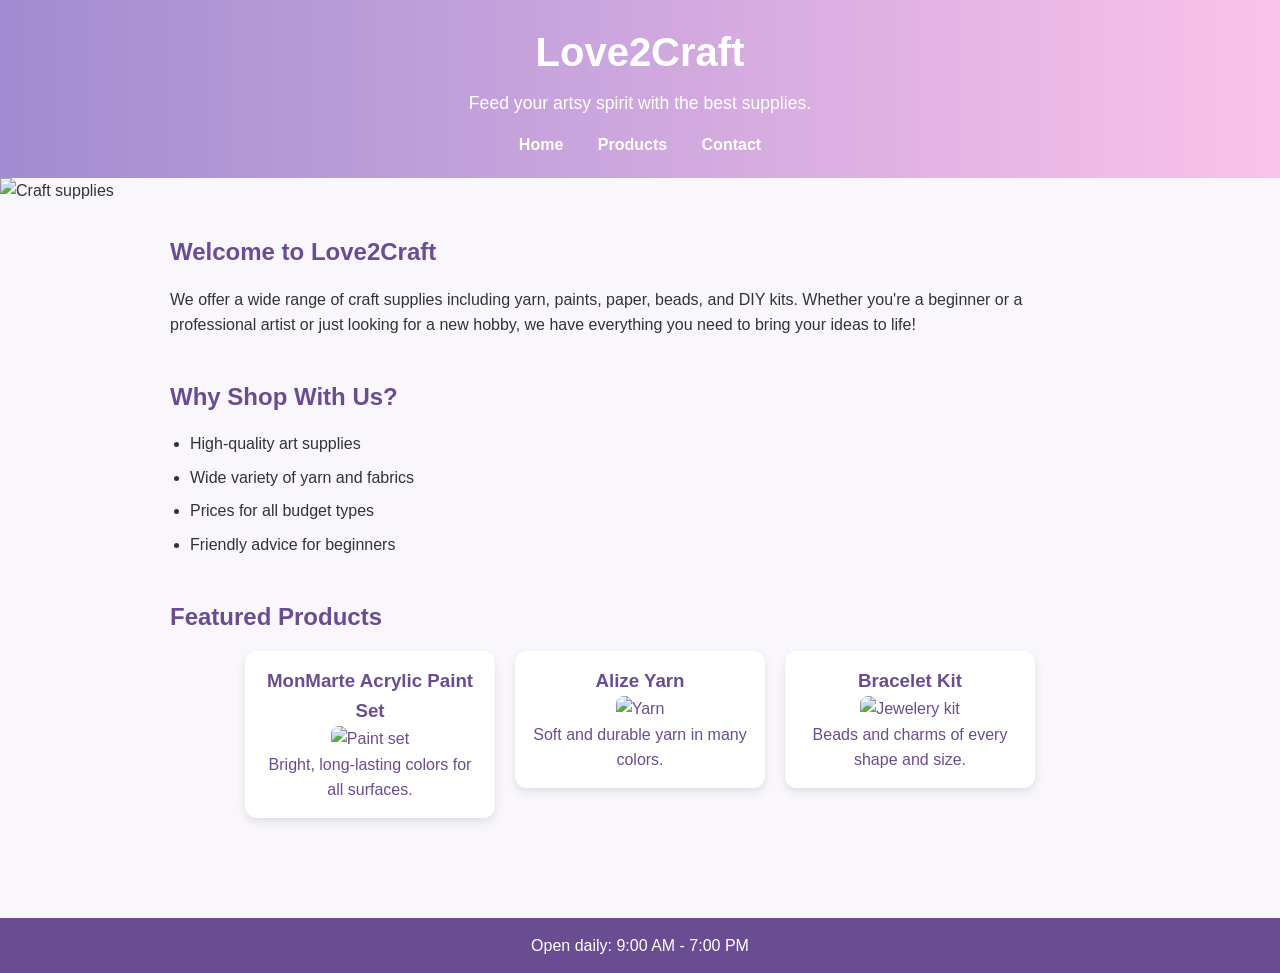
==== index.html @ a122f014 "Add files via upload" ====
<!DOCTYPE html>
<html lang="en">
<head>
  <meta charset="UTF-8">
  <meta name="viewport" content="width=device-width">
  <title>Love2Craft</title>
  <link rel="stylesheet" href="style.css">
</head>

<body>

  <header>
    <h1>Love2Craft</h1>
    <p>Feed your artsy spirit with the best supplies.</p>

    <nav aria-label="Main navigation">
      <a href="index.html">Home</a>
      <a href="content.html">Products</a>
      <a href="contact.html">Contact</a>
    </nav>
  </header>

  <div class="hero">
    <img src="images/craft_supplies.jpg" alt="Craft supplies">
  </div>


  <main class="main-content">

    <section>
      <h2>Welcome to Love2Craft</h2>
      <p>
        We offer a wide range of craft supplies including yarn, paints, paper,
        beads, and DIY kits. Whether you're a beginner or a professional artist or just looking 
        for a new hobby, we have everything you need to bring your ideas to life!
      </p>
    </section>


    <section>
      <h2>Why Shop With Us?</h2>
      <ul>
        <li>High-quality art supplies</li>
        <li>Wide variety of yarn and fabrics</li>
        <li>Prices for all budget types </li>
        <li> Friendly advice for beginners</li>
      </ul>
    </section>


    <section>
      <h2>Featured Products</h2>

      <div class="products">
        <a href="price_tables/paints_table.html#monMarte-paint">
          <div class="product">
            <h3>MonMarte Acrylic Paint Set</h3>
            <img src="images/acrylic_paint_set.jpg" alt="Paint set" width="200" class="img">
            <p>Bright, long-lasting colors for all surfaces.</p>
          </div>
        </a>

        <a href="price_tables/yarn_table.html#pink-alize">
          <div class="product">
            <h3>Alize Yarn</h3>
            <img src="images/descărcare_(1).jpg" alt="Yarn" width="200" class ="img">
            <p>Soft and durable yarn in many colors.</p>
          </div>
        </a>

        <a href="price_tables/beads_table.html#bracelet-kit">
          <div class="product">
            <h3>Bracelet Kit</h3>
            <img src="images/bracelet_kit.jpg" alt="Jewelery kit" width="200" class="img">
            <p>Beads and charms of every shape and size.</p>
          </div>
        </a>

      </div>
    </section>
  </main>

  <footer>
    <p>Open daily: 9:00 AM - 7:00 PM</p>
  </footer>

</body>
</html>
---- style.css ----
* {
  margin: 0;
  padding: 0;
  box-sizing: border-box;
}


body {
  font-family: 'Segoe UI', Tahoma, Geneva, Verdana, sans-serif;
  background-color: #f9f7fb;
  color: #333;
  line-height: 1.6;
}

header {
  background: linear-gradient(to right, #a18cd1, #fbc2eb);
  color: white;
  text-align: center;
  padding: 20px;
}

header h1 {
  font-size: 2.5rem;
}

header p {
  margin-top: 5px;
  font-size: 1.1rem;
}


nav {
  margin-top: 15px;
}

nav a {
  text-decoration: none;
  color: white;
  margin: 0 15px;
  font-weight: bold;
  transition: 0.3s;
}

nav a:hover {
  text-decoration: underline;
  opacity: 0.8;
}


.hero img {
  width: 100%;
  height: 300px;
  object-fit: cover;
}


.main-content {
  padding: 30px;
  max-width: 1000px;
  margin: auto;
}


section {
  margin-bottom: 40px;
}


h2 {
  margin-bottom: 15px;
  color: #6a4c93;
}


ul {
  padding-left: 20px;
}

li {
  margin-bottom: 8px;
}


.products {
  display: flex;
  gap: 20px;
  flex-wrap: wrap;
  justify-content: center;
}


.product {
  background: white;
  border-radius: 12px;
  padding: 15px;
  width: 250px;
  text-align: center;
  box-shadow: 0 4px 10px rgba(0,0,0,0.1);
  transition: transform 0.3s, box-shadow 0.3s;
}

.product img {
  width: 100%;
  height: 180px;
  object-fit: contain;
  border-radius: 8px;
}


.product:hover {
  transform: translateY(-5px);
  box-shadow: 0 6px 15px rgba(0,0,0,0.15);
}

footer {
  background-color: #6a4c93;
  color: white;
  text-align: center;
  padding: 15px;
  margin-top: 30px;
}

.products a {
  text-decoration: none;
  color: #6a4c93;
}

.price-table {
  width: 100%;
  border-collapse: collapse;
  margin-top: 20px;
  background: white;
  border-radius: 10px;
  overflow: hidden;
}


.price-table thead {
  background-color: #a18cd1;
  color: white;
}

.price-table th,
.price-table td {
  padding: 12px;
  text-align: left;
}


.price-table tbody tr {
  border-bottom: 1px solid #ddd;
}


.price-table tbody tr:nth-child(even) {
  background-color: #f9f7fb;
}


.table-img {
  width: 150px;
  height: 150px;
  object-fit: contain;
  vertical-align: middle;
  margin-right: 10px;
  border-radius: 5px;
}

.contact-info {
  background: white;
  padding: 20px;
  border-radius: 10px;
  margin-bottom: 30px;
}

.contact-form {
  display: flex;
  flex-direction: column;
  gap: 10px;
  background: white;
  padding: 20px;
  border-radius: 10px;
}

.contact-form input,
.contact-form select,
.contact-form textarea {
  padding: 10px;
  border: 1px solid #ccc;
  border-radius: 6px;
  font-size: 1rem;
}

.contact-form button {
  margin-top: 10px;
  padding: 12px;
  border: none;
  background-color: #a18cd1;
  color: white;
  font-size: 1rem;
  border-radius: 8px;
  cursor: pointer;
  transition: 0.3s;
}

.contact-form button:hover {
  background-color: #8c6ccf;
}
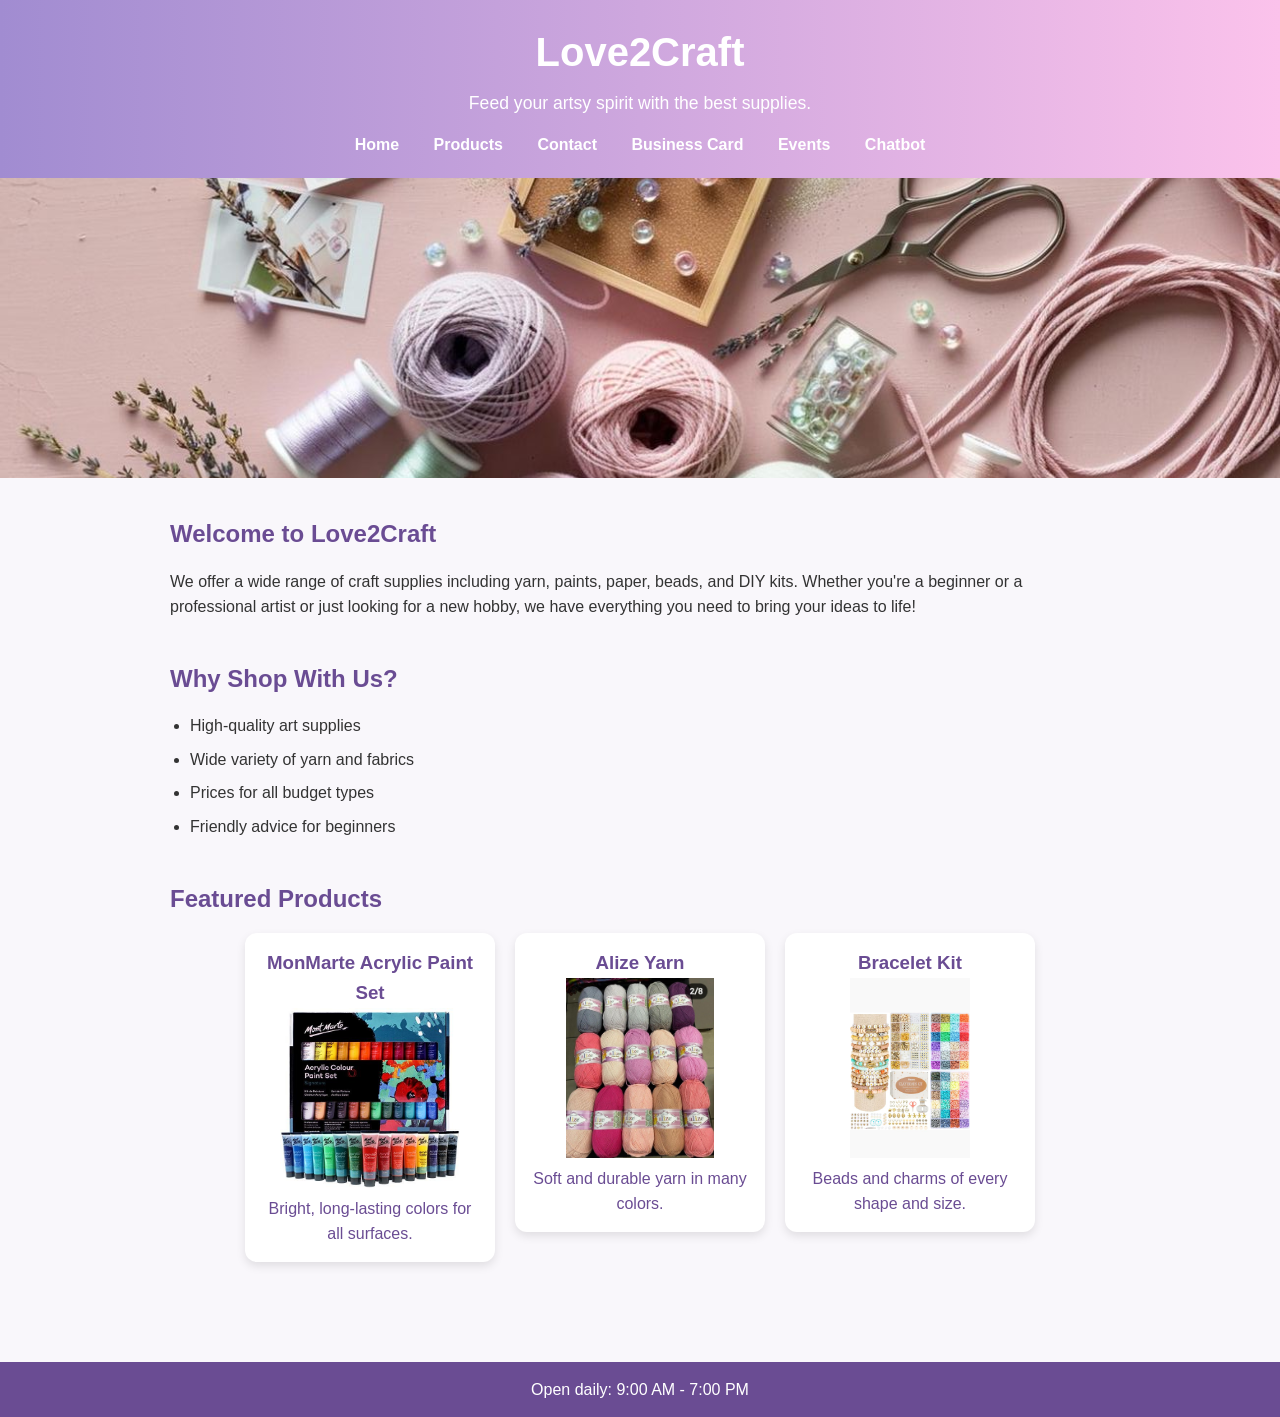
==== commit 1295e9f0: "Add files via upload" ====
--- a/index.html
+++ b/index.html
@@ -17,6 +17,9 @@
       <a href="index.html">Home</a>
       <a href="content.html">Products</a>
       <a href="contact.html">Contact</a>
+      <a href="card.html">Business Card</a>
+      <a href="overview.html">Events</a>
+      <a href="chatbot.html">Chatbot</a>
     </nav>
   </header>
 
--- a/style.css
+++ b/style.css
@@ -168,8 +168,9 @@
 }
 
 .contact-info {
-  background: white;
+  background: #ffffff;
   padding: 20px;
+  border: 2px, solid, #ff7ee3;
   border-radius: 10px;
   margin-bottom: 30px;
 }
@@ -178,7 +179,7 @@
   display: flex;
   flex-direction: column;
   gap: 10px;
-  background: white;
+  background-image: linear-gradient(#af6dff6d, #fbc2eb6e), url('images/flower_bg.jpeg');
   padding: 20px;
   border-radius: 10px;
 }
@@ -192,11 +193,15 @@
   font-size: 1rem;
 }
 
+.contact-form label {
+  font-weight: bold;
+}
+
 .contact-form button {
   margin-top: 10px;
   padding: 12px;
   border: none;
-  background-color: #a18cd1;
+  background-color: #d18cc7;
   color: white;
   font-size: 1rem;
   border-radius: 8px;
@@ -205,5 +210,6 @@
 }
 
 .contact-form button:hover {
-  background-color: #8c6ccf;
-}+  background-color: #ca4a9d;
+}
+
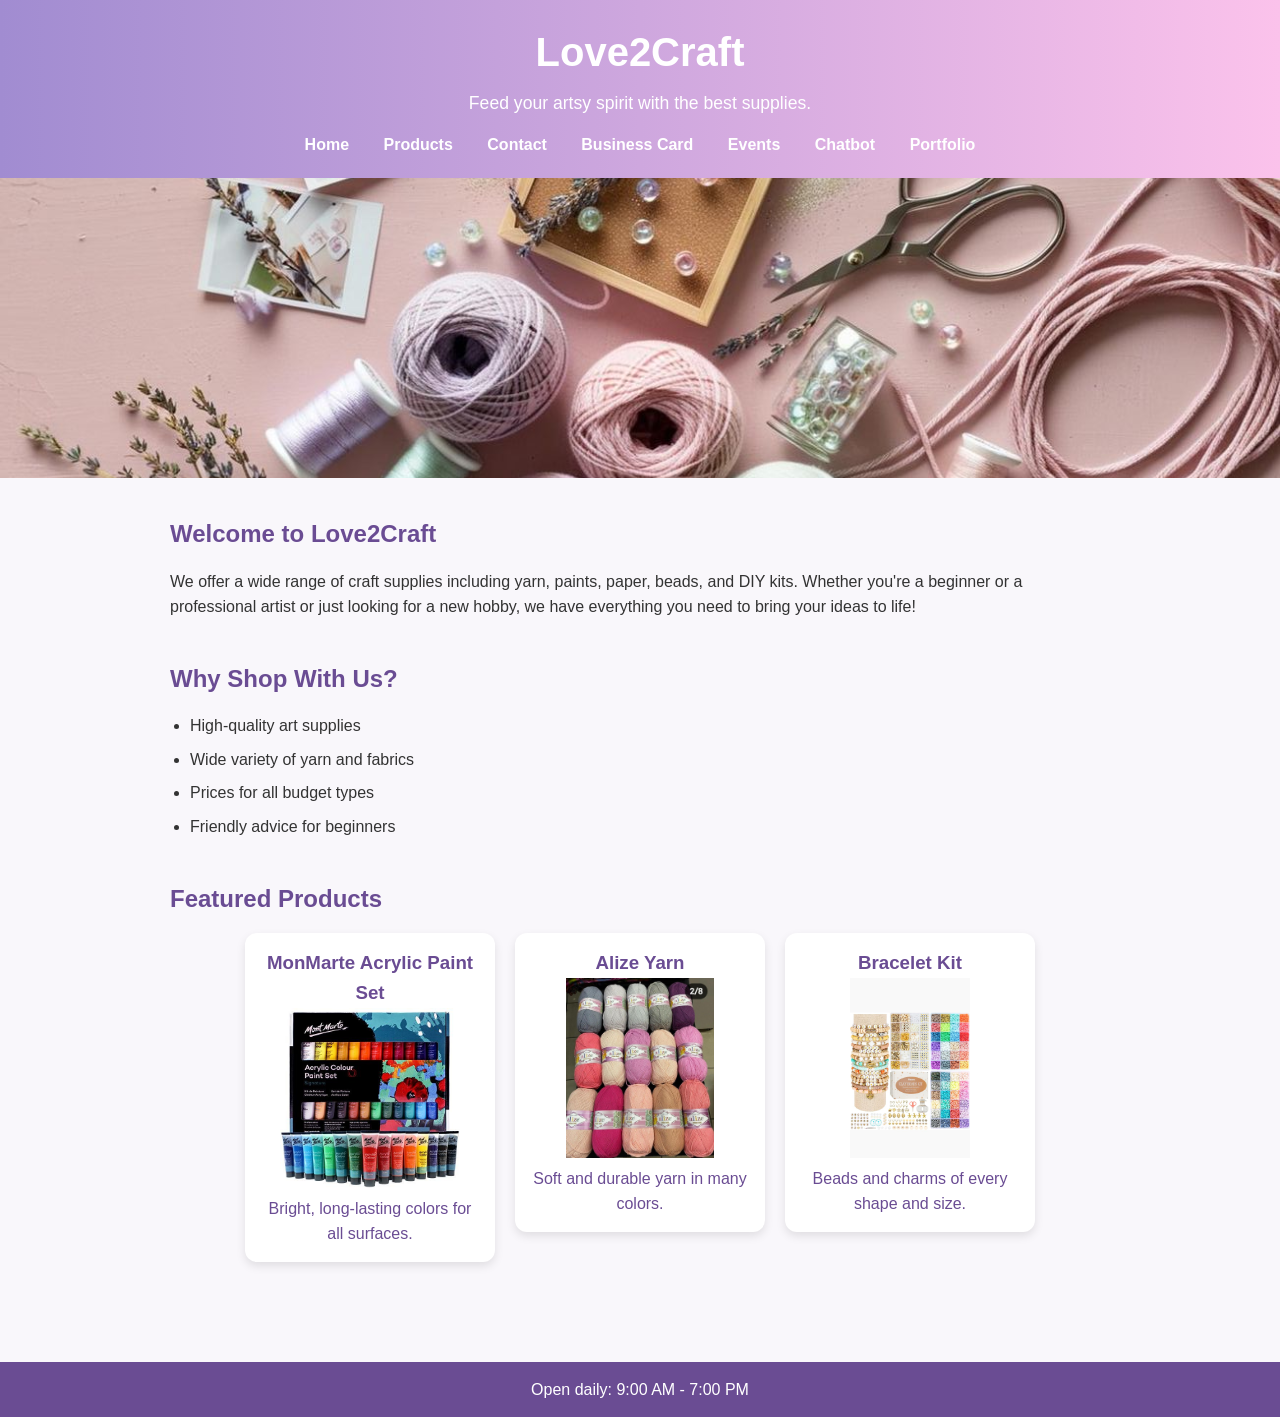
==== commit 692878c4: "Add files via upload" ====
--- a/index.html
+++ b/index.html
@@ -3,7 +3,7 @@
 <head>
   <meta charset="UTF-8">
   <meta name="viewport" content="width=device-width">
-  <title>Love2Craft</title>
+  <title>Love2Craft - Home</title>
   <link rel="stylesheet" href="style.css">
 </head>
 
@@ -20,6 +20,7 @@
       <a href="card.html">Business Card</a>
       <a href="overview.html">Events</a>
       <a href="chatbot.html">Chatbot</a>
+      <a href="cv.html">Portfolio</a>
     </nav>
   </header>
 
--- a/style.css
+++ b/style.css
@@ -170,7 +170,7 @@
 .contact-info {
   background: #ffffff;
   padding: 20px;
-  border: 2px, solid, #ff7ee3;
+  border: 2px solid #ff7ee3;
   border-radius: 10px;
   margin-bottom: 30px;
 }
